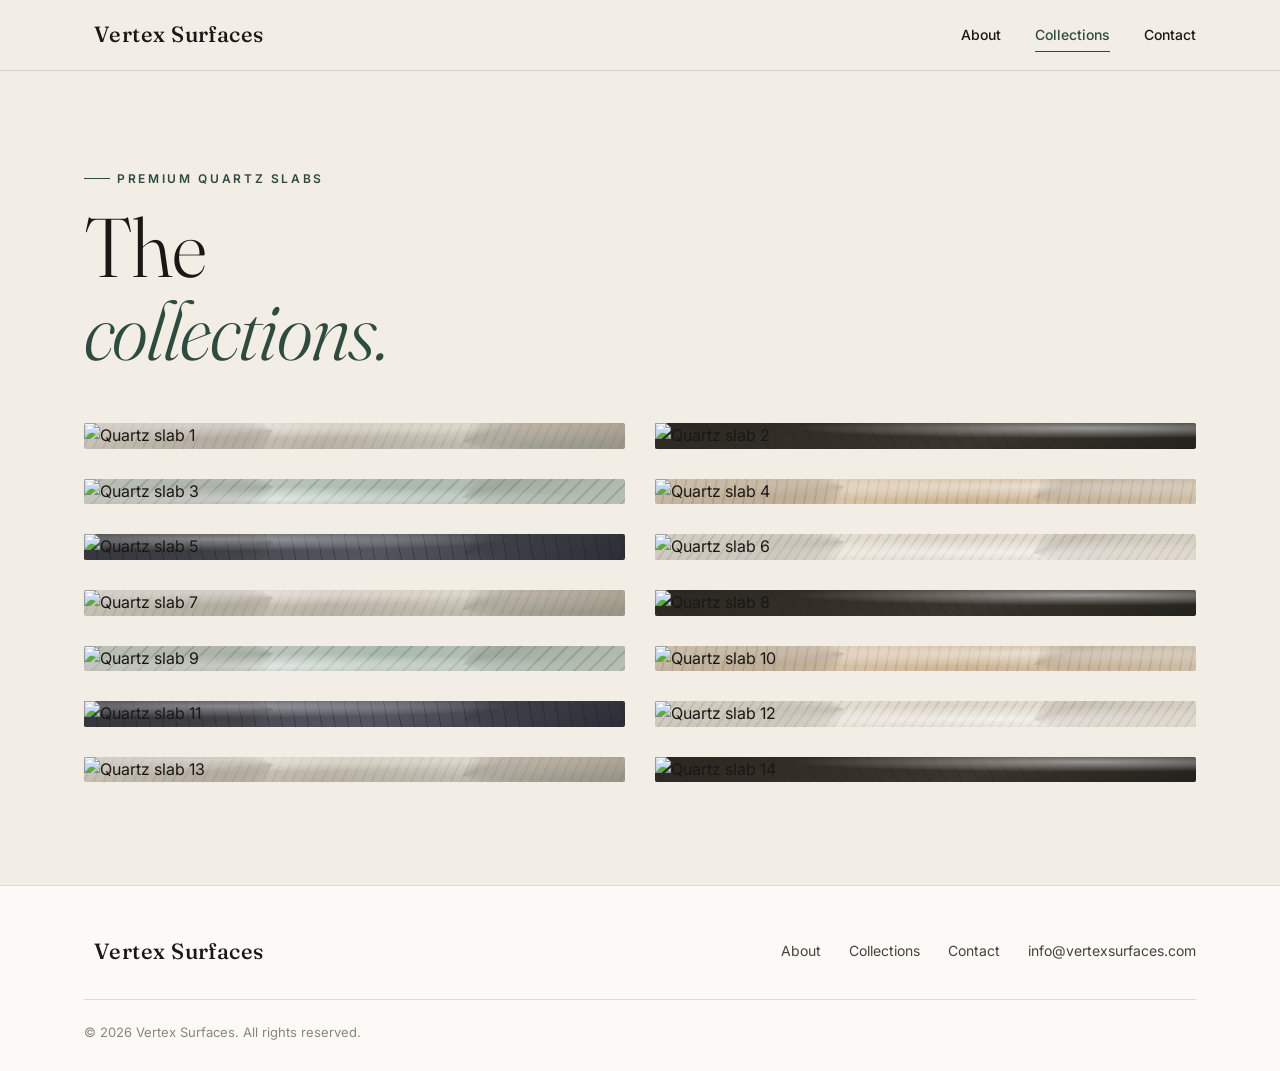
==== collections.html @ 39171503 "Added Home Page Files" ====
<!DOCTYPE html>
<html lang="en">
<head>
<meta charset="UTF-8">
<meta name="viewport" content="width=device-width, initial-scale=1.0">
<title>Vertex Surfaces — Collections</title>
<link rel="preconnect" href="https://fonts.googleapis.com">
<link rel="preconnect" href="https://fonts.gstatic.com" crossorigin>
<link href="https://fonts.googleapis.com/css2?family=Fraunces:ital,opsz,wght@0,9..144,300..700;1,9..144,400&family=Inter:wght@400;500;600&display=swap" rel="stylesheet">
<link rel="stylesheet" href="styles.css">
</head>
<body>

<header class="nav">
  <div class="wrap nav-inner">
    <a class="brand" href="index.html"><img class="logo" src="images/mark.png" alt="" aria-hidden="true">Vertex Surfaces</a>
    <nav class="nav-links" id="navLinks" aria-label="Primary">
      <a href="index.html">About</a>
      <a href="collections.html" class="active">Collections</a>
      <a href="contact.html">Contact</a>
    </nav>
    <button class="burger" id="burger" aria-label="Menu" aria-expanded="false"><span></span><span></span><span></span></button>
  </div>
</header>

<main>
  <section class="page-head">
    <div class="wrap">
      <span class="eyebrow">Premium quartz slabs</span>
      <h1>The<br><em>collections.</em></h1>
    </div>
  </section>

  <section class="wrap">
    <!-- Each card is a slot for one slab. To add a real photo, put an <img> inside the .slab div
         and delete that card's <span class="placeholder-note">. Edit the name + category text freely. -->
    <div class="coll-grid" id="grid">
      <article class="card reveal v1" data-cat="veined">
        <div class="slab"><img src="images/slab-1.jpg" alt="Quartz slab 1" loading="lazy"></div>
      </article>
      <article class="card reveal v2" data-cat="dark">
        <div class="slab"><img src="images/slab-2.jpg" alt="Quartz slab 2" loading="lazy"></div>
      </article>
      <article class="card reveal v3" data-cat="light">
        <div class="slab"><img src="images/slab-3.jpg" alt="Quartz slab 3" loading="lazy"></div>
      </article>
      <article class="card reveal v4" data-cat="warm">
        <div class="slab"><img src="images/slab-4.jpg" alt="Quartz slab 4" loading="lazy"></div>
      </article>
      <article class="card reveal v5" data-cat="dark">
        <div class="slab"><img src="images/slab-5.png" alt="Quartz slab 5" loading="lazy"></div>
      </article>
      <article class="card reveal v6" data-cat="light">
        <div class="slab"><img src="images/slab-6.jpg" alt="Quartz slab 6" loading="lazy"></div>
      </article>
      <article class="card reveal v1" data-cat="veined">
        <div class="slab"><img src="images/slab-7.jpg" alt="Quartz slab 7" loading="lazy"></div>
      </article>
      <article class="card reveal v2" data-cat="dark">
        <div class="slab"><img src="images/slab-8.jpg" alt="Quartz slab 8" loading="lazy"></div>
      </article>
      <article class="card reveal v3" data-cat="light">
        <div class="slab"><img src="images/slab-9.jpg" alt="Quartz slab 9" loading="lazy"></div>
      </article>
      <article class="card reveal v4" data-cat="warm">
        <div class="slab"><img src="images/slab-10.jpg" alt="Quartz slab 10" loading="lazy"></div>
      </article>
      <article class="card reveal v5" data-cat="dark">
        <div class="slab"><img src="images/slab-11.jpg" alt="Quartz slab 11" loading="lazy"></div>
      </article>
      <article class="card reveal v6" data-cat="light">
        <div class="slab"><img src="images/slab-12.jpg" alt="Quartz slab 12" loading="lazy"></div>
      </article>
      <article class="card reveal v1" data-cat="veined">
        <div class="slab"><img src="images/slab-13.jpg" alt="Quartz slab 13" loading="lazy"></div>
      </article>
      <article class="card reveal v2" data-cat="dark">
        <div class="slab"><img src="images/slab-14.jpg" alt="Quartz slab 14" loading="lazy"></div>
      </article>
    </div>
  </section>
</main>

<footer>
  <div class="wrap">
    <div class="foot-top">
      <a class="brand" href="index.html"><img class="logo" src="images/mark.png" alt="" aria-hidden="true">Vertex Surfaces</a>
      <div class="foot-links">
        <a href="index.html">About</a>
        <a href="collections.html">Collections</a>
        <a href="contact.html">Contact</a>
        <a href="mailto:info@vertexsurfaces.com">info@vertexsurfaces.com</a>
      </div>
    </div>
    <div class="foot-bottom">
      <span>© 2026 Vertex Surfaces. All rights reserved.</span>
    </div>
  </div>
</footer>

<script src="script.js"></script>
</body>
</html>
---- styles.css ----
/* ============================================================
   VERTEX SURFACES — shared stylesheet
   Used by: index.html (About), collections.html, contact.html
   ============================================================ */

:root{
  /* Palette — quarried stone */
  --bone:#F2EEE6;        /* limestone background */
  --paper:#FBFAF6;       /* lighter card paper */
  --ink:#1A1815;         /* graphite text */
  --stone:#8A857C;       /* mid grey */
  --sand:#B8A78F;        /* warm sandstone */
  --serpentine:#2F4A3F;  /* mineral green accent */
  --serp-soft:#3E6353;
  --line:rgba(26,24,21,.14);

  --maxw:1240px;
  --gut:clamp(20px,5vw,72px);
  --display:"Fraunces",Georgia,serif;
  --body:"Inter",system-ui,sans-serif;
}

*{box-sizing:border-box;margin:0;padding:0}
html{scroll-behavior:smooth}
body{
  background:var(--bone);
  color:var(--ink);
  font-family:var(--body);
  font-size:16px;
  line-height:1.6;
  -webkit-font-smoothing:antialiased;
  overflow-x:hidden;
  display:flex;
  flex-direction:column;
  min-height:100vh;
}
a{color:inherit;text-decoration:none}
img{max-width:100%;display:block}
::selection{background:var(--serpentine);color:var(--bone)}

.wrap{max-width:var(--maxw);margin:0 auto;padding-inline:var(--gut);width:100%}
main{flex:1}
.eyebrow{
  font-size:12px;letter-spacing:.22em;text-transform:uppercase;
  color:var(--serpentine);font-weight:600;
  display:inline-flex;align-items:center;gap:.6em;
}
.eyebrow::before{content:"";width:26px;height:1px;background:var(--serpentine);display:inline-block}

/* ---------- NAV ---------- */
header.nav{
  position:sticky;top:0;z-index:50;
  background:rgba(242,238,230,.82);
  backdrop-filter:blur(12px);
  border-bottom:1px solid var(--line);
}
.nav-inner{display:flex;align-items:center;justify-content:space-between;height:70px}
.brand{font-family:var(--display);font-size:22px;font-weight:500;letter-spacing:.02em;display:flex;align-items:center;gap:10px}
/* LOGO: replace .mark with <img src="logo.svg" class="logo"> when ready */
.brand .mark{width:22px;height:22px;border-radius:2px;background:
  linear-gradient(135deg,var(--ink) 0 48%, var(--serpentine) 48% 52%, var(--sand) 52% 100%);}
.brand .logo{height:30px;width:auto}
.nav-links{display:flex;gap:34px;align-items:center}
.nav-links a{font-size:14px;font-weight:500;color:var(--ink);position:relative;padding:4px 0}
.nav-links a::after{content:"";position:absolute;left:0;bottom:-2px;width:0;height:1.5px;background:var(--serpentine);transition:width .3s ease}
.nav-links a:hover::after,.nav-links a:focus-visible::after,.nav-links a.active::after{width:100%}
.nav-links a.active{color:var(--serpentine)}
.nav-cta{background:var(--ink);color:var(--bone);padding:10px 20px;border-radius:1px;font-size:13px;letter-spacing:.04em}
.nav-cta::after{display:none!important}
.nav-cta:hover{background:var(--serpentine)}
.burger{display:none;background:none;border:0;cursor:pointer;width:40px;height:40px;flex-direction:column;justify-content:center;gap:5px}
.burger span{display:block;height:2px;width:22px;background:var(--ink);transition:.3s}

/* ---------- PAGE HEADER ---------- */
.page-head{padding:clamp(48px,7vw,96px) 0 clamp(32px,4vw,56px)}
.page-head h1{
  font-family:var(--display);font-weight:300;
  font-size:clamp(40px,6.5vw,84px);line-height:1;letter-spacing:-.02em;margin-top:18px;
}
.page-head h1 em{font-style:italic;color:var(--serpentine)}

/* ---------- BUTTONS ---------- */
.btn{display:inline-block;padding:14px 26px;border-radius:1px;font-size:14px;font-weight:500;letter-spacing:.03em;transition:.25s;cursor:pointer;border:1px solid var(--ink)}
.btn-solid{background:var(--ink);color:var(--bone);border-color:var(--ink)}
.btn-solid:hover{background:var(--serpentine);border-color:var(--serpentine)}
.btn-ghost:hover{background:var(--ink);color:var(--bone)}

/* ---------- ABOUT PAGE ---------- */
.about-grid{display:grid;grid-template-columns:1fr 1fr;gap:clamp(40px,6vw,90px);align-items:center;padding-bottom:clamp(56px,8vw,110px)}
.about-grid .copy p{font-size:clamp(16px,1.4vw,19px);color:#46423b;max-width:54ch}
.about-grid .copy p + p{margin-top:20px}
.about-visual{aspect-ratio:4/5;width:100%}
.about-visual:has(img){aspect-ratio:auto}
.values{border-top:1px solid var(--line);padding-block:clamp(48px,7vw,96px)}
.values-grid{display:grid;grid-template-columns:repeat(3,1fr);gap:1px;background:var(--line);border:1px solid var(--line)}
.value{background:var(--bone);padding:clamp(26px,3vw,40px);transition:.3s}
.value:hover{background:var(--ink);color:var(--bone)}
.value .num{font-family:var(--display);font-size:14px;color:var(--stone)}
.value:hover .num{color:var(--sand)}
.value h3{font-family:var(--display);font-weight:400;font-size:clamp(22px,2.6vw,28px);margin:14px 0 8px}
.value p{font-size:14px;color:#56514a}
.value:hover p{color:#cfc7ba}

/* ---------- SLAB (procedural placeholder for real photos) ---------- */
.slab{position:relative;border-radius:2px;overflow:hidden;box-shadow:0 30px 60px -30px rgba(26,24,21,.5);background:#cfc7ba}
.slab::before{content:"";position:absolute;inset:0;background:
  radial-gradient(120% 90% at 20% 10%, rgba(255,255,255,.55), transparent 55%),
  radial-gradient(140% 120% at 85% 90%, rgba(47,74,63,.20), transparent 60%),
  repeating-linear-gradient(115deg, rgba(120,110,95,.12) 0 2px, transparent 2px 9px),
  linear-gradient(125deg,#e9e3d8,#c7beb0 45%,#d8d1c4 70%,#b9b0a1)}
.slab::after{content:"";position:absolute;inset:0;mix-blend-mode:multiply;opacity:.5;background:
  conic-gradient(from 200deg at 35% 30%, transparent, rgba(80,72,60,.4) 18%, transparent 30%),
  conic-gradient(from 20deg at 70% 75%, transparent, rgba(80,72,60,.35) 14%, transparent 26%)}
/* When you add a real image, drop <img> inside .slab — this hides the texture */
.slab img{position:relative;display:block;width:100%;height:auto;z-index:1}
/* A slab holding a real photo sizes to the image (no crop) and drops the fixed frame */
.slab:has(img){background:#efeae1}
.slab .placeholder-note{position:absolute;inset:0;z-index:2;display:flex;align-items:center;justify-content:center;
  font-size:12px;letter-spacing:.14em;text-transform:uppercase;color:rgba(26,24,21,.5);text-align:center;padding:14px}

/* per-card texture variants */
.v2 .slab::before{background:radial-gradient(110% 80% at 80% 20%, rgba(255,255,255,.5),transparent 50%),repeating-linear-gradient(60deg, rgba(40,38,34,.5) 0 1px, transparent 1px 14px),linear-gradient(160deg,#2a2722,#3a352d 60%,#23211c)}
.v2 .slab::after{opacity:.4;background:conic-gradient(from 120deg at 40% 60%,transparent,rgba(200,190,170,.3) 12%,transparent 24%)}
.v2 .slab .placeholder-note{color:rgba(255,255,255,.55)}
.v3 .slab::before{background:radial-gradient(120% 90% at 30% 80%, rgba(255,255,255,.6),transparent 55%),repeating-linear-gradient(135deg, rgba(47,74,63,.18) 0 2px, transparent 2px 11px),linear-gradient(135deg,#d7ddd4,#a9b8ad 55%,#c4cdc2)}
.v4 .slab::before{background:radial-gradient(130% 100% at 70% 30%, rgba(255,255,255,.55),transparent 55%),repeating-linear-gradient(100deg, rgba(120,90,60,.16) 0 2px, transparent 2px 10px),linear-gradient(140deg,#e6d8c4,#cdb595 60%,#dcccb4)}
.v5 .slab::before{background:radial-gradient(110% 90% at 25% 20%, rgba(255,255,255,.45),transparent 50%),repeating-linear-gradient(80deg, rgba(30,30,38,.4) 0 1px, transparent 1px 13px),linear-gradient(150deg,#3b3c44,#54565f 55%,#2f3038)}
.v5 .slab .placeholder-note{color:rgba(255,255,255,.55)}
.v6 .slab::before{background:radial-gradient(120% 90% at 60% 70%, rgba(255,255,255,.6),transparent 55%),repeating-linear-gradient(125deg, rgba(110,100,86,.14) 0 2px, transparent 2px 8px),linear-gradient(120deg,#f0ece2,#ddd6c8 50%,#eae4d8)}

/* ---------- COLLECTIONS PAGE ---------- */
.filters{display:flex;gap:10px;flex-wrap:wrap;margin-bottom:34px}
.chip{font-size:13px;font-weight:500;padding:9px 18px;border:1px solid var(--line);border-radius:40px;background:transparent;cursor:pointer;transition:.2s;font-family:var(--body)}
.chip.active,.chip:hover{background:var(--ink);color:var(--bone);border-color:var(--ink)}
.coll-grid{display:grid;grid-template-columns:repeat(2,1fr);gap:clamp(18px,2.4vw,30px);padding-bottom:clamp(56px,8vw,110px)}
.card{transition:transform .35s ease}
.card:hover{transform:translateY(-6px)}
.card .slab{aspect-ratio:4/3}
.card .slab:has(img){aspect-ratio:auto}
.card-meta{display:flex;justify-content:space-between;align-items:baseline;padding-top:14px}
.card-meta h3{font-family:var(--display);font-weight:400;font-size:21px;letter-spacing:-.01em}
.card-meta .cat{font-size:12px;letter-spacing:.12em;text-transform:uppercase;color:var(--stone)}

/* ---------- CONTACT PAGE ---------- */
.contact-grid{display:grid;grid-template-columns:1fr 1fr;gap:clamp(34px,5vw,70px);padding-bottom:clamp(56px,8vw,110px)}
.field{margin-bottom:18px}
.field label{display:block;font-size:13px;letter-spacing:.04em;margin-bottom:7px;color:#46423b}
.field input,.field select,.field textarea{width:100%;padding:13px 15px;border:1px solid var(--line);border-radius:1px;background:var(--paper);font-family:var(--body);font-size:15px;color:var(--ink);transition:.2s}
.field input:focus,.field select:focus,.field textarea:focus{outline:2px solid var(--serpentine);outline-offset:0;border-color:var(--serpentine)}
.field textarea{resize:vertical;min-height:120px}
.contact-info dt{font-size:12px;letter-spacing:.14em;text-transform:uppercase;color:var(--stone);margin-top:24px}
.contact-info dd{font-family:var(--display);font-size:20px;margin-top:6px}
.contact-info dd:first-of-type{margin-top:0}
.contact-info a:hover{color:var(--serpentine)}

/* ---------- FOOTER ---------- */
footer{background:var(--paper);border-top:1px solid var(--line);padding-block:48px 28px;margin-top:auto}
.foot-top{display:flex;justify-content:space-between;gap:30px;flex-wrap:wrap;padding-bottom:30px;border-bottom:1px solid var(--line)}
.foot-links{display:flex;gap:28px;flex-wrap:wrap;align-items:center}
.foot-links a{font-size:14px;color:#46423b}
.foot-links a:hover{color:var(--serpentine)}
.foot-bottom{display:flex;justify-content:space-between;gap:16px;flex-wrap:wrap;padding-top:22px;font-size:13px;color:var(--stone)}

/* ---------- REVEAL ---------- */
.reveal{opacity:0;transform:translateY(24px);transition:opacity .7s ease,transform .7s ease}
.reveal.in{opacity:1;transform:none}

/* ---------- RESPONSIVE ---------- */
@media (max-width:920px){
  .about-grid{grid-template-columns:1fr;gap:36px}
  .about-visual{max-width:440px}
  .values-grid{grid-template-columns:1fr}
  .contact-grid{grid-template-columns:1fr}
}
@media (max-width:640px){
  .nav-links{position:fixed;inset:70px 0 auto 0;background:var(--bone);flex-direction:column;gap:0;padding:8px var(--gut) 22px;border-bottom:1px solid var(--line);transform:translateY(-130%);transition:transform .35s ease;align-items:stretch}
  .nav-links.open{transform:translateY(0)}
  .nav-links a{padding:14px 0;border-bottom:1px solid var(--line)}
  .nav-links .nav-cta{text-align:center;margin-top:12px;border-bottom:0}
  .burger{display:flex}
  .coll-grid{grid-template-columns:1fr;gap:16px}
}
@media (prefers-reduced-motion:reduce){
  *{animation:none!important;scroll-behavior:auto!important}
  .reveal{opacity:1;transform:none}
}
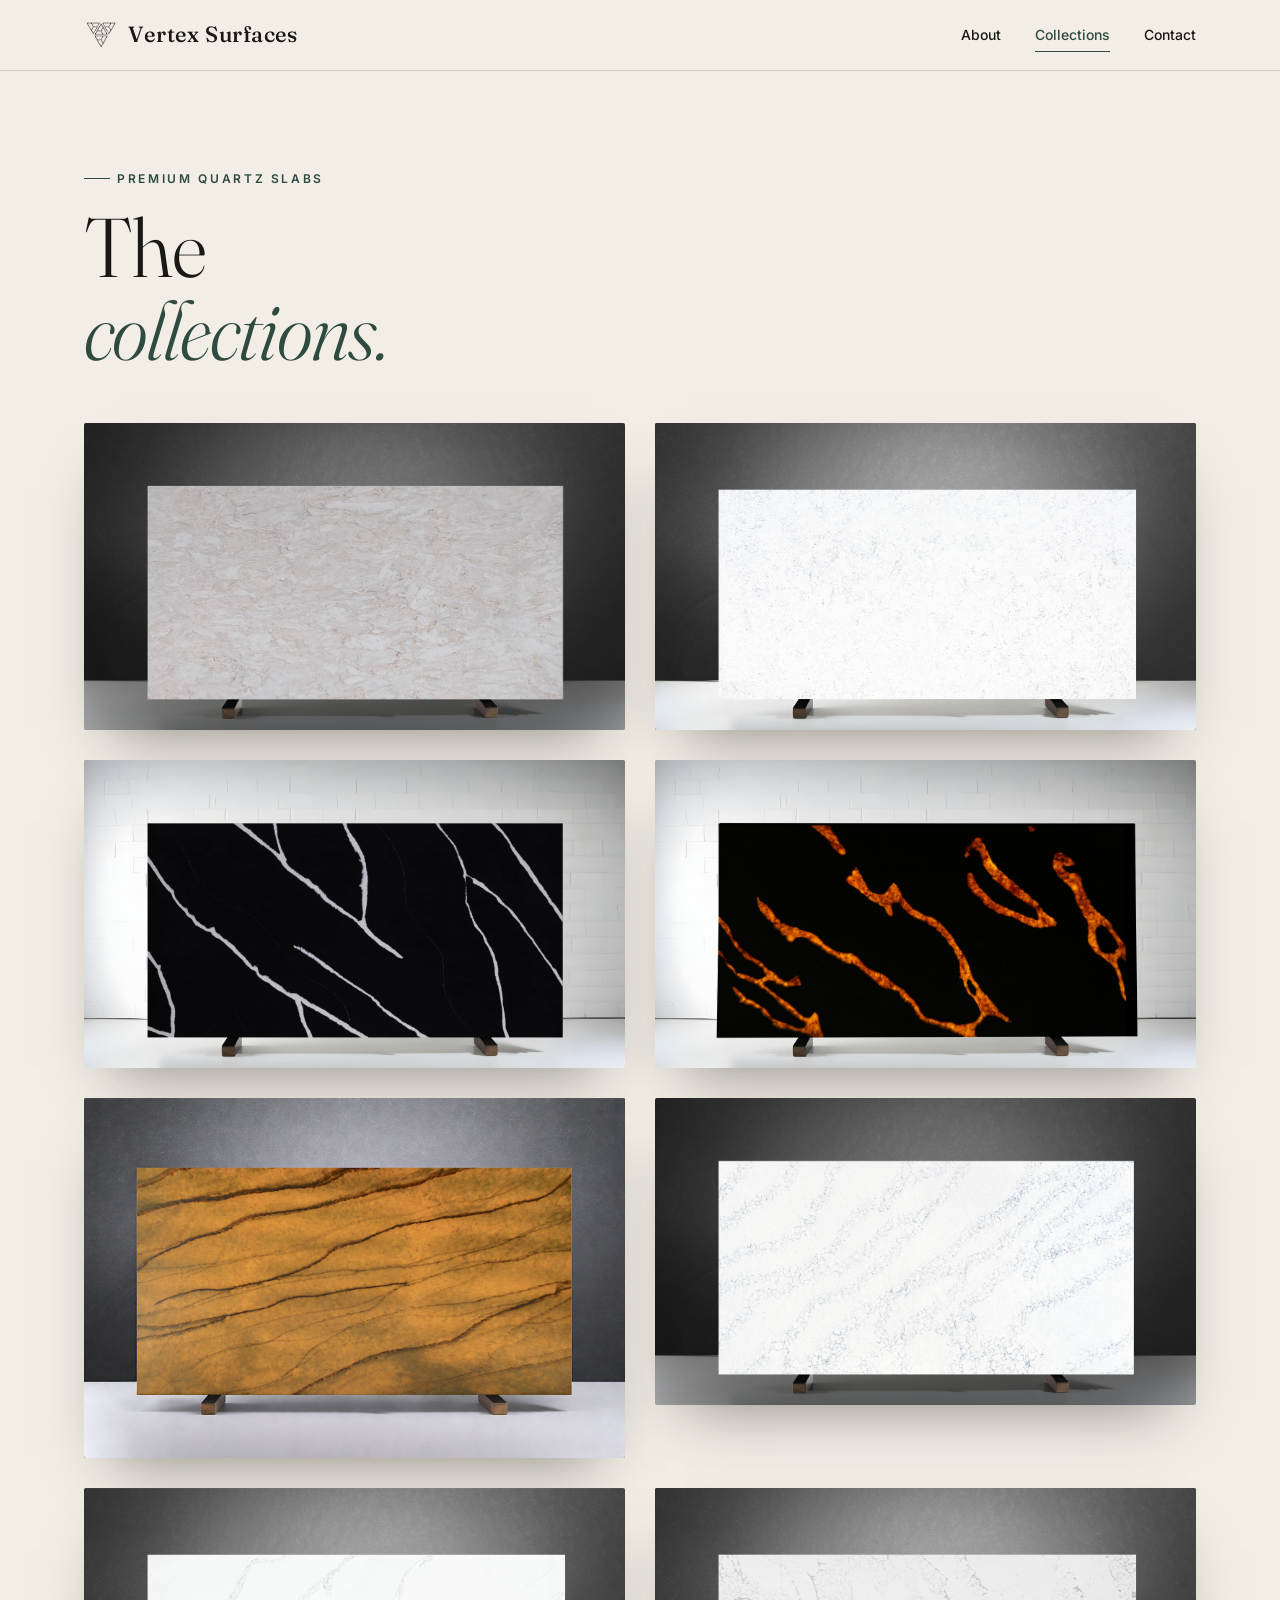
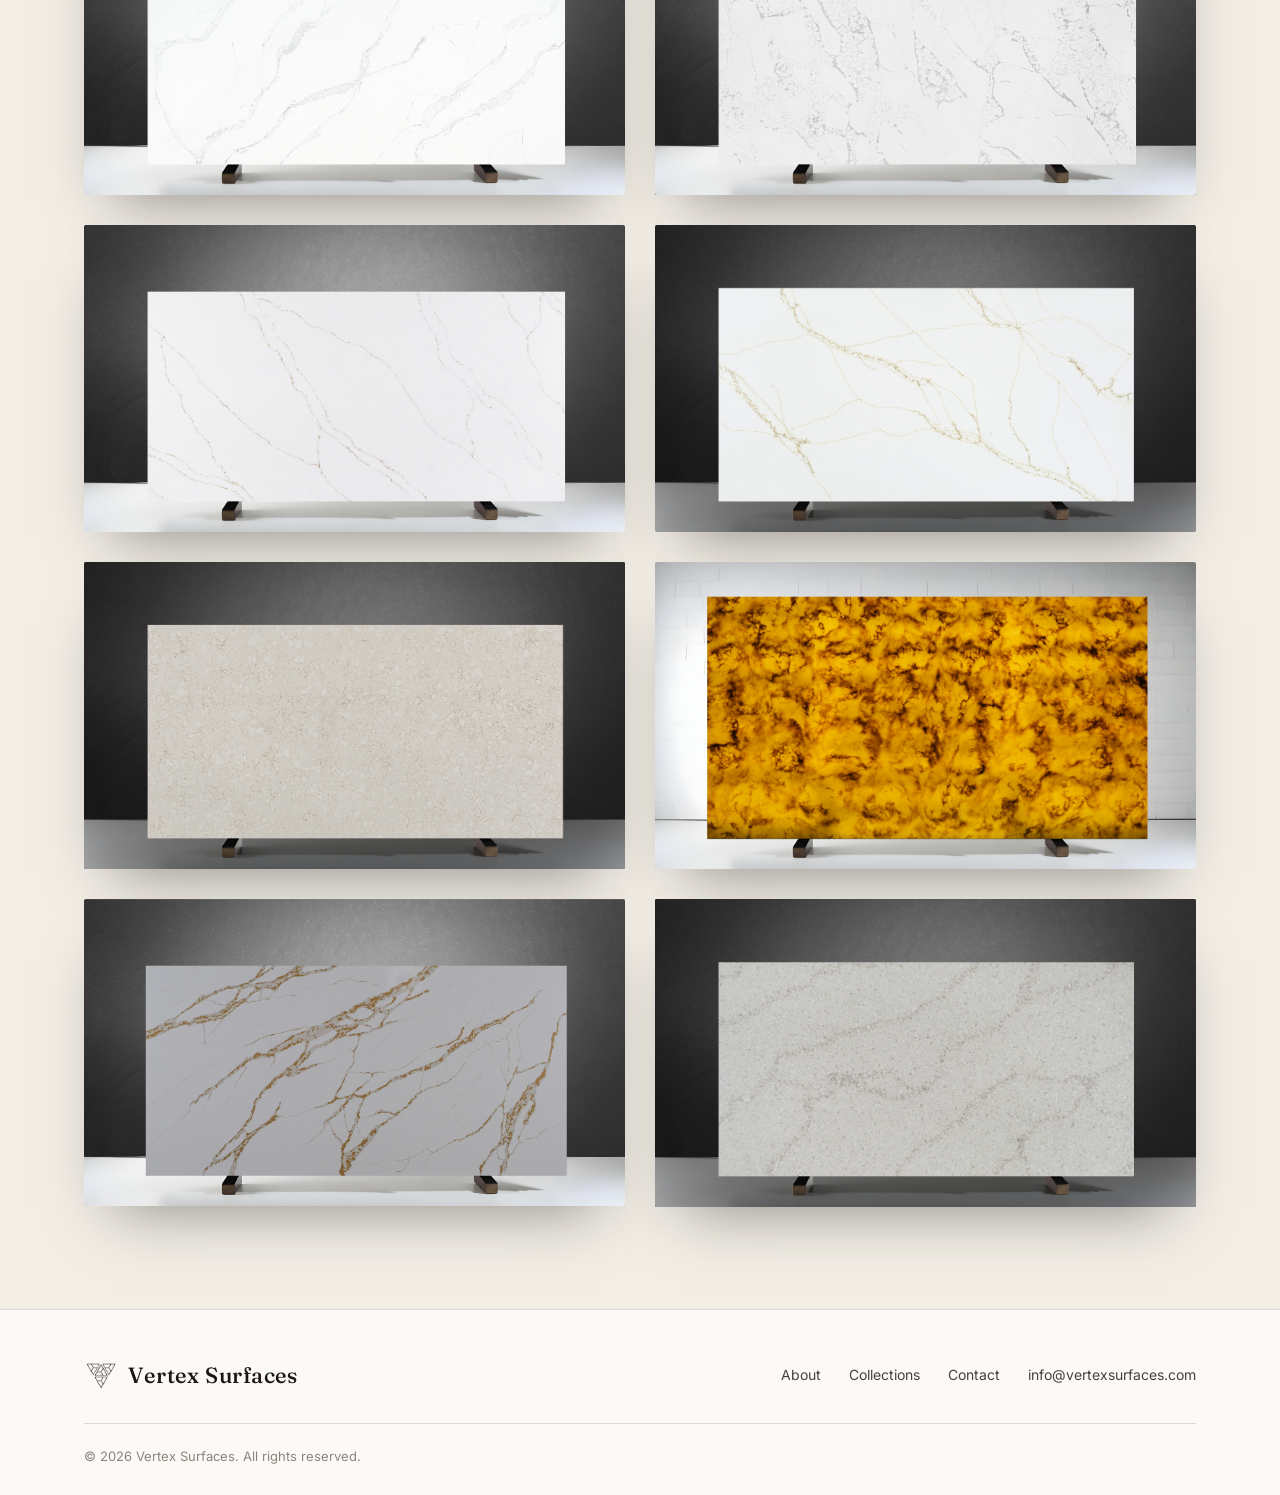
==== commit f8a8d430: "Removed images path" ====
--- a/collections.html
+++ b/collections.html
@@ -13,7 +13,7 @@
 
 <header class="nav">
   <div class="wrap nav-inner">
-    <a class="brand" href="index.html"><img class="logo" src="images/mark.png" alt="" aria-hidden="true">Vertex Surfaces</a>
+    <a class="brand" href="index.html"><img class="logo" src="mark.png" alt="" aria-hidden="true">Vertex Surfaces</a>
     <nav class="nav-links" id="navLinks" aria-label="Primary">
       <a href="index.html">About</a>
       <a href="collections.html" class="active">Collections</a>
@@ -36,46 +36,46 @@
          and delete that card's <span class="placeholder-note">. Edit the name + category text freely. -->
     <div class="coll-grid" id="grid">
       <article class="card reveal v1" data-cat="veined">
-        <div class="slab"><img src="images/slab-1.jpg" alt="Quartz slab 1" loading="lazy"></div>
+        <div class="slab"><img src="slab-1.jpg" alt="Quartz slab 1" loading="lazy"></div>
       </article>
       <article class="card reveal v2" data-cat="dark">
-        <div class="slab"><img src="images/slab-2.jpg" alt="Quartz slab 2" loading="lazy"></div>
+        <div class="slab"><img src="slab-2.jpg" alt="Quartz slab 2" loading="lazy"></div>
       </article>
       <article class="card reveal v3" data-cat="light">
-        <div class="slab"><img src="images/slab-3.jpg" alt="Quartz slab 3" loading="lazy"></div>
+        <div class="slab"><img src="slab-3.jpg" alt="Quartz slab 3" loading="lazy"></div>
       </article>
       <article class="card reveal v4" data-cat="warm">
-        <div class="slab"><img src="images/slab-4.jpg" alt="Quartz slab 4" loading="lazy"></div>
+        <div class="slab"><img src="slab-4.jpg" alt="Quartz slab 4" loading="lazy"></div>
       </article>
       <article class="card reveal v5" data-cat="dark">
-        <div class="slab"><img src="images/slab-5.png" alt="Quartz slab 5" loading="lazy"></div>
+        <div class="slab"><img src="slab-5.png" alt="Quartz slab 5" loading="lazy"></div>
       </article>
       <article class="card reveal v6" data-cat="light">
-        <div class="slab"><img src="images/slab-6.jpg" alt="Quartz slab 6" loading="lazy"></div>
+        <div class="slab"><img src="slab-6.jpg" alt="Quartz slab 6" loading="lazy"></div>
       </article>
       <article class="card reveal v1" data-cat="veined">
-        <div class="slab"><img src="images/slab-7.jpg" alt="Quartz slab 7" loading="lazy"></div>
+        <div class="slab"><img src="slab-7.jpg" alt="Quartz slab 7" loading="lazy"></div>
       </article>
       <article class="card reveal v2" data-cat="dark">
-        <div class="slab"><img src="images/slab-8.jpg" alt="Quartz slab 8" loading="lazy"></div>
+        <div class="slab"><img src="slab-8.jpg" alt="Quartz slab 8" loading="lazy"></div>
       </article>
       <article class="card reveal v3" data-cat="light">
-        <div class="slab"><img src="images/slab-9.jpg" alt="Quartz slab 9" loading="lazy"></div>
+        <div class="slab"><img src="slab-9.jpg" alt="Quartz slab 9" loading="lazy"></div>
       </article>
       <article class="card reveal v4" data-cat="warm">
-        <div class="slab"><img src="images/slab-10.jpg" alt="Quartz slab 10" loading="lazy"></div>
+        <div class="slab"><img src="slab-10.jpg" alt="Quartz slab 10" loading="lazy"></div>
       </article>
       <article class="card reveal v5" data-cat="dark">
-        <div class="slab"><img src="images/slab-11.jpg" alt="Quartz slab 11" loading="lazy"></div>
+        <div class="slab"><img src="slab-11.jpg" alt="Quartz slab 11" loading="lazy"></div>
       </article>
       <article class="card reveal v6" data-cat="light">
-        <div class="slab"><img src="images/slab-12.jpg" alt="Quartz slab 12" loading="lazy"></div>
+        <div class="slab"><img src="slab-12.jpg" alt="Quartz slab 12" loading="lazy"></div>
       </article>
       <article class="card reveal v1" data-cat="veined">
-        <div class="slab"><img src="images/slab-13.jpg" alt="Quartz slab 13" loading="lazy"></div>
+        <div class="slab"><img src="slab-13.jpg" alt="Quartz slab 13" loading="lazy"></div>
       </article>
       <article class="card reveal v2" data-cat="dark">
-        <div class="slab"><img src="images/slab-14.jpg" alt="Quartz slab 14" loading="lazy"></div>
+        <div class="slab"><img src="slab-14.jpg" alt="Quartz slab 14" loading="lazy"></div>
       </article>
     </div>
   </section>
@@ -84,7 +84,7 @@
 <footer>
   <div class="wrap">
     <div class="foot-top">
-      <a class="brand" href="index.html"><img class="logo" src="images/mark.png" alt="" aria-hidden="true">Vertex Surfaces</a>
+      <a class="brand" href="index.html"><img class="logo" src="mark.png" alt="" aria-hidden="true">Vertex Surfaces</a>
       <div class="foot-links">
         <a href="index.html">About</a>
         <a href="collections.html">Collections</a>
